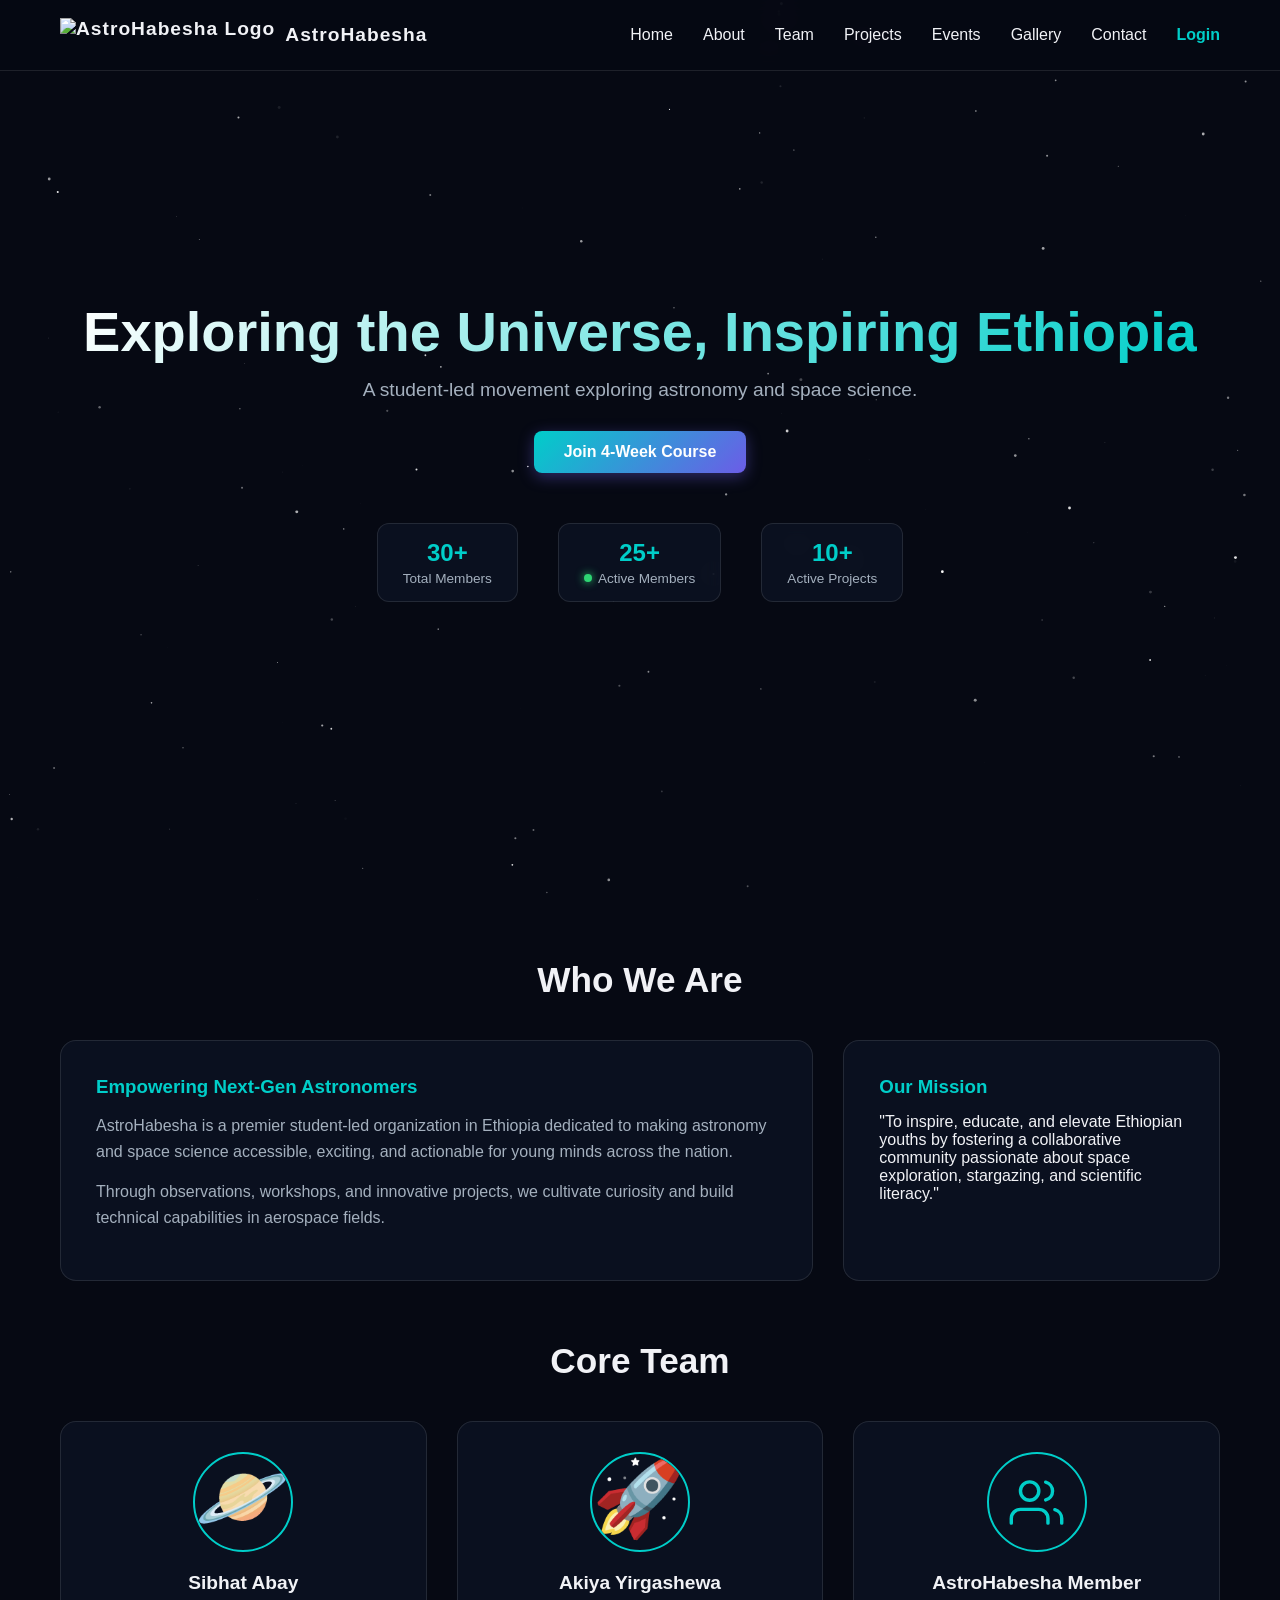
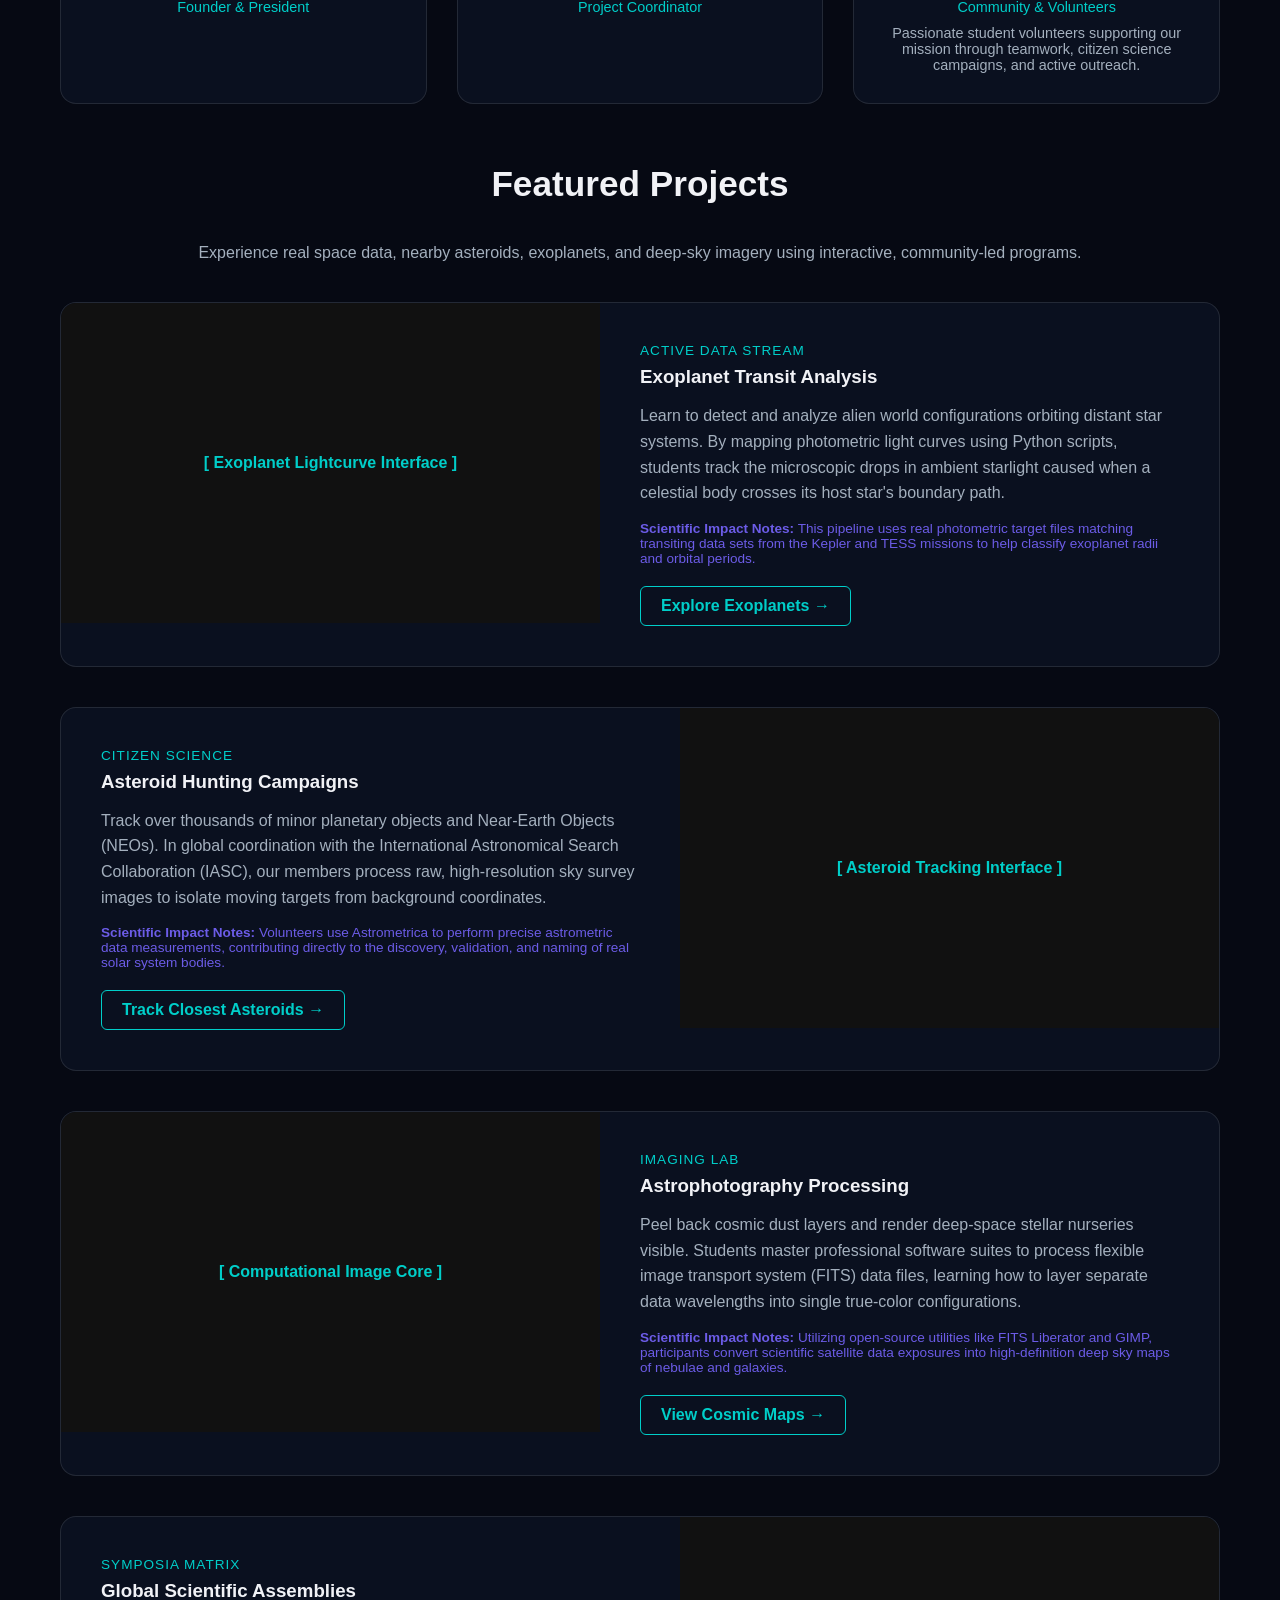
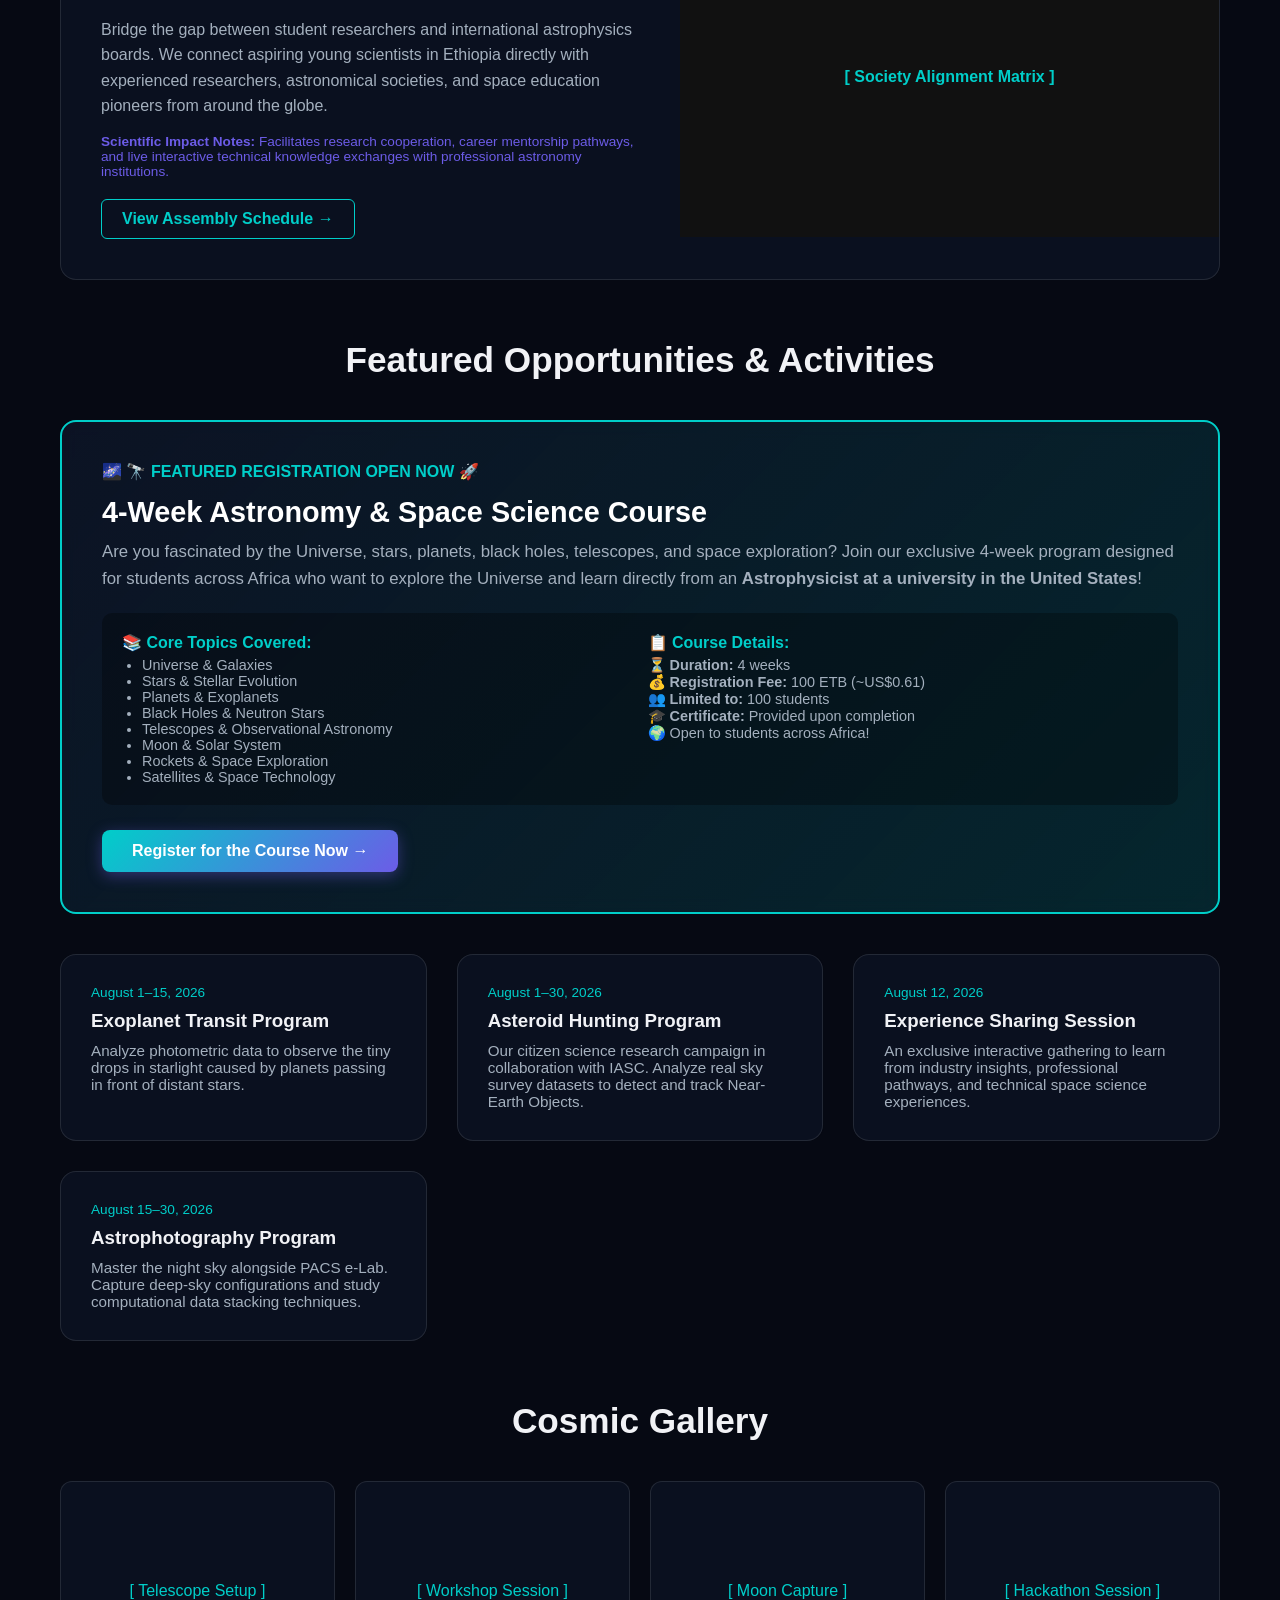
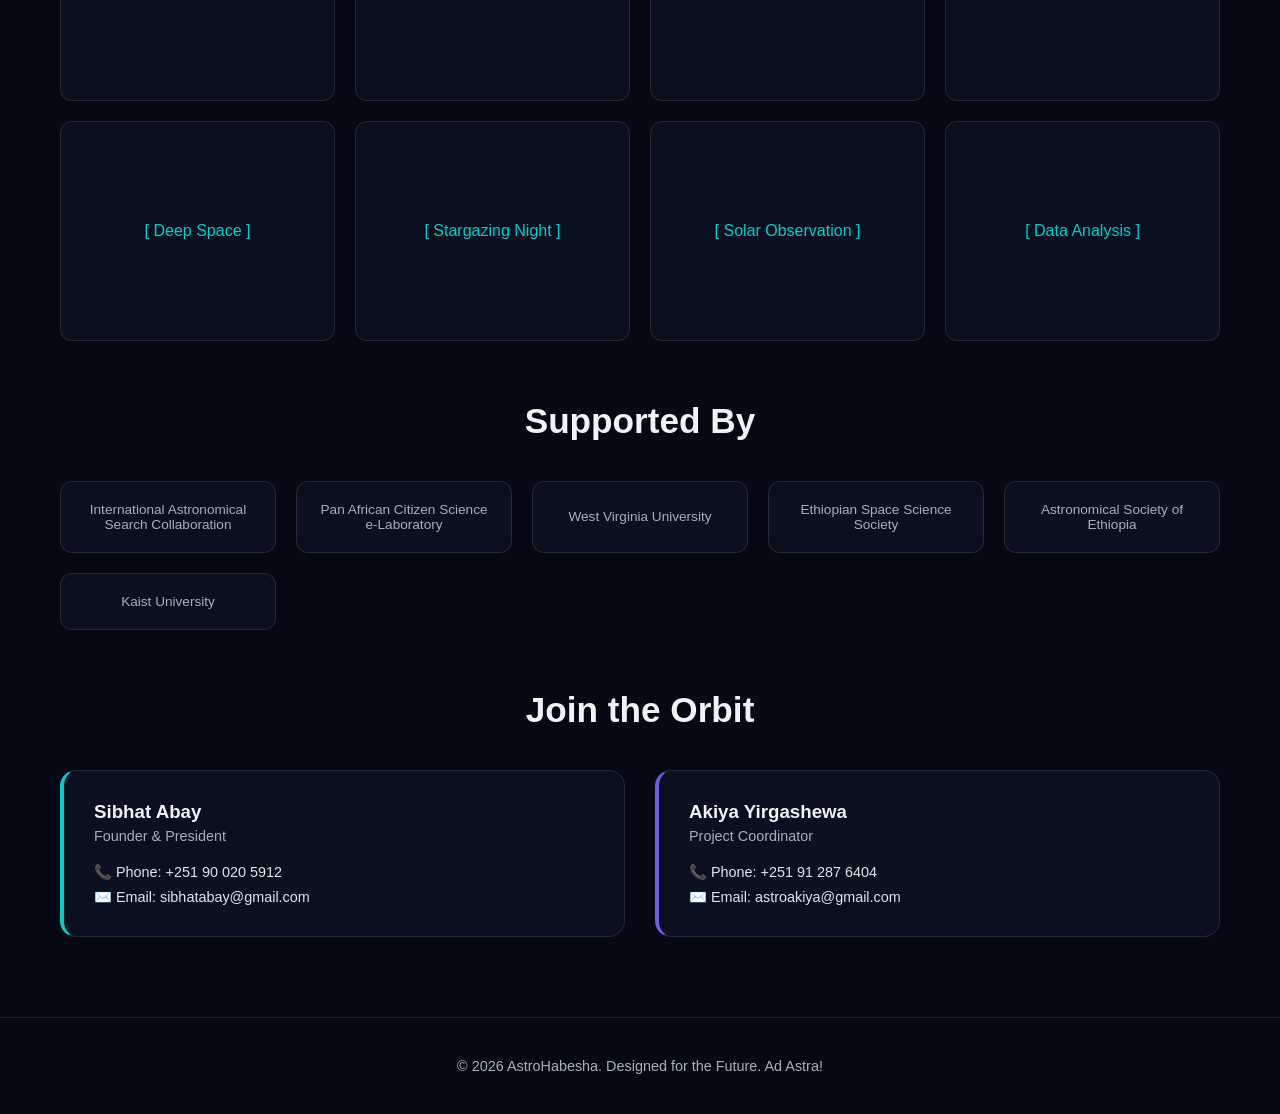
==== index.html @ 09c3ef9f "Add files via upload" ====
<!DOCTYPE html>
<html lang="en">
<head>
    <meta charset="UTF-8">
    <meta name="viewport" content="width=device-width, initial-scale=1.0">
    <title>AstroHabesha | Exploring the Cosmos</title>
    <link rel="stylesheet" href="style.css">
</head>
<body>

    <canvas id="space-canvas"></canvas>

    <header>
        <nav class="navbar">
            <div class="logo">
                <img src="images/astrohabesha logo.jpg" alt="AstroHabesha Logo" class="nav-logo-img">
                <span>AstroHabesha</span>
            </div>
            <div class="menu-toggle" id="mobile-menu">
                <span></span>
                <span></span>
                <span></span>
            </div>
            <ul class="nav-links">
                <li><a href="#home">Home</a></li>
                <li><a href="#about">About</a></li>
                <li><a href="#team">Team</a></li>
                <li><a href="#projects">Projects</a></li>
                <li><a href="#events">Events</a></li>
                <li><a href="#gallery">Gallery</a></li>
                <li><a href="#contact">Contact</a></li>
                <li><a href="login.html" class="login-nav-link" style="color: var(--accent-cyan); font-weight: 600;">Login</a></li>
            </ul>
        </nav>
    </header>

    <section id="home">
        <div class="hero-content">
            <h1>Exploring the Universe, Inspiring Ethiopia</h1>
            <p>A student-led movement exploring astronomy and space science.</p>
            <a href="#events" class="btn">Join 4-Week Course</a>

            <div class="live-stats-bar">
                <div class="stat-item">
                    <div class="stat-number">30+</div>
                    <div class="stat-label">Total Members</div>
                </div>
                <div class="stat-item">
                    <div class="stat-number">25+</div>
                    <div class="stat-label"><span class="live-dot"></span> Active Members</div>
                </div>
                <div class="stat-item">
                    <div class="stat-number">10+</div>
                    <div class="stat-label">Active Projects</div>
                </div>
            </div>
        </div>
    </section>

    <section id="about" class="container">
        <h2 class="section-title">Who We Are</h2>
        <div class="about-grid">
            <div class="about-text">
                <h3>Empowering Next-Gen Astronomers</h3>
                <p>AstroHabesha is a premier student-led organization in Ethiopia dedicated to making astronomy and space science accessible, exciting, and actionable for young minds across the nation.</p>
                <p>Through observations, workshops, and innovative projects, we cultivate curiosity and build technical capabilities in aerospace fields.</p>
            </div>
            <div class="mission-box">
                <h3>Our Mission</h3>
                <p>"To inspire, educate, and elevate Ethiopian youths by fostering a collaborative community passionate about space exploration, stargazing, and scientific literacy."</p>
            </div>
        </div>
    </section>

    <section id="team" class="container">
        <h2 class="section-title">Core Team</h2>
        <div class="team-grid">
            <div class="team-member">
                <div class="member-avatar">
                    <img src="images/sibhat.jpg" alt="Sibhat Abay" onerror="this.src='data:image/svg+xml;utf8,<svg xmlns=\'http://www.w3.org/2000/svg\' viewBox=\'0 0 100 100\'><text y=\'.9em\' font-size=\'80\'>🪐</text></svg>'">
                </div>
                <h4>Sibhat Abay</h4>
                <p class="role">Founder & President</p>
            </div>

            <div class="team-member">
                <div class="member-avatar">
                    <img src="images/akiya.jpg" alt="Akiya Yirgashewa" onerror="this.src='data:image/svg+xml;utf8,<svg xmlns=\'http://www.w3.org/2000/svg\' viewBox=\'0 0 100 100\'><text y=\'.9em\' font-size=\'80\'>🚀</text></svg>'">
                </div>
                <h4>Akiya Yirgashewa</h4>
                <p class="role">Project Coordinator</p>
            </div>

            <div class="team-member">
                <div class="member-avatar" style="display: flex; justify-content: center; align-items: center;">
                    <svg xmlns="http://www.w3.org/2000/svg" viewBox="0 0 24 24" fill="none" stroke="#00cec9" stroke-width="1.5" stroke-linecap="round" stroke-linejoin="round" style="width: 55px; height: 55px;">
                        <path d="M17 21v-2a4 4 0 0 0-4-4H5a4 4 0 0 0-4 4v2"></path>
                        <circle cx="9" cy="7" r="4"></circle>
                        <path d="M23 21v-2a4 4 0 0 0-3-3.87"></path>
                        <path d="M16 3.13a4 4 0 0 1 0 7.75"></path>
                    </svg>
                </div>
                <h4>AstroHabesha Member</h4>
                <p class="role">Community & Volunteers</p>
                <p class="role-description">Passionate student volunteers supporting our mission through teamwork, citizen science campaigns, and active outreach.</p>
            </div>
        </div>
    </section>

    <section id="projects" class="container">
        <h2 class="section-title">Featured Projects</h2>
        <p class="section-subtitle-nasa">Experience real space data, nearby asteroids, exoplanets, and deep-sky imagery using interactive, community-led programs.</p>
        
        <div class="nasa-apps-container">
            <div class="nasa-app-row">
                <div class="nasa-app-media">
                    <img src="images/exoplanet.jpg" alt="Exoplanet Transit Data App" class="nasa-app-img" onerror="this.parentElement.innerHTML='<div class=\'nasa-img-fallback\'>[ Exoplanet Lightcurve Interface ]</div>'">
                </div>
                <div class="nasa-app-info">
                    <div class="nasa-tag">Active Data Stream</div>
                    <h3>Exoplanet Transit Analysis</h3>
                    <p class="nasa-description">
                        Learn to detect and analyze alien world configurations orbiting distant star systems. By mapping photometric light curves using Python scripts, students track the microscopic drops in ambient starlight caused when a celestial body crosses its host star's boundary path.
                    </p>
                    <div class="nasa-tech-notes">
                        <strong>Scientific Impact Notes:</strong> This pipeline uses real photometric target files matching transiting data sets from the Kepler and TESS missions to help classify exoplanet radii and orbital periods.
                    </div>
                    <a href="#events" class="nasa-app-btn">Explore Exoplanets →</a>
                </div>
            </div>

            <div class="nasa-app-row reverse">
                <div class="nasa-app-media">
                    <img src="images/asteroid.jpg" alt="Asteroid Hunting Map App" class="nasa-app-img" onerror="this.parentElement.innerHTML='<div class=\'nasa-img-fallback\'>[ Asteroid Tracking Interface ]</div>'">
                </div>
                <div class="nasa-app-info">
                    <div class="nasa-tag">Citizen Science</div>
                    <h3>Asteroid Hunting Campaigns</h3>
                    <p class="nasa-description">
                        Track over thousands of minor planetary objects and Near-Earth Objects (NEOs). In global coordination with the International Astronomical Search Collaboration (IASC), our members process raw, high-resolution sky survey images to isolate moving targets from background coordinates.
                    </p>
                    <div class="nasa-tech-notes">
                        <strong>Scientific Impact Notes:</strong> Volunteers use Astrometrica to perform precise astrometric data measurements, contributing directly to the discovery, validation, and naming of real solar system bodies.
                    </div>
                    <a href="#events" class="nasa-app-btn">Track Closest Asteroids →</a>
                </div>
            </div>

            <div class="nasa-app-row">
                <div class="nasa-app-media">
                    <img src="images/astrophotography.jpg" alt="Deep Space Nebula Stacking App" class="nasa-app-img" onerror="this.parentElement.innerHTML='<div class=\'nasa-img-fallback\'>[ Computational Image Core ]</div>'">
                </div>
                <div class="nasa-app-info">
                    <div class="nasa-tag">Imaging Lab</div>
                    <h3>Astrophotography Processing</h3>
                    <p class="nasa-description">
                        Peel back cosmic dust layers and render deep-space stellar nurseries visible. Students master professional software suites to process flexible image transport system (FITS) data files, learning how to layer separate data wavelengths into single true-color configurations.
                    </p>
                    <div class="nasa-tech-notes">
                        <strong>Scientific Impact Notes:</strong> Utilizing open-source utilities like FITS Liberator and GIMP, participants convert scientific satellite data exposures into high-definition deep sky maps of nebulae and galaxies.
                    </div>
                    <a href="#events" class="nasa-app-btn">View Cosmic Maps →</a>
                </div>
            </div>

            <div class="nasa-app-row reverse">
                <div class="nasa-app-media">
                    <img src="images/symposium.jpg" alt="Scientific Societies Symposia" class="nasa-app-img" onerror="this.parentElement.innerHTML='<div class=\'nasa-img-fallback\'>[ Society Alignment Matrix ]</div>'">
                </div>
                <div class="nasa-app-info">
                    <div class="nasa-tag">Symposia Matrix</div>
                    <h3>Global Scientific Assemblies</h3>
                    <p class="nasa-description">
                        Bridge the gap between student researchers and international astrophysics boards. We connect aspiring young scientists in Ethiopia directly with experienced researchers, astronomical societies, and space education pioneers from around the globe.
                    </p>
                    <div class="nasa-tech-notes">
                        <strong>Scientific Impact Notes:</strong> Facilitates research cooperation, career mentorship pathways, and live interactive technical knowledge exchanges with professional astronomy institutions.
                    </div>
                    <a href="#events" class="nasa-app-btn">View Assembly Schedule →</a>
                </div>
            </div>
        </div>
    </section>

    <section id="events" class="container">
        <h2 class="section-title">Featured Opportunities & Activities</h2>
        
        <div class="card featured-course-card" style="border: 2px solid var(--accent-cyan); background: linear-gradient(135deg, rgba(13,20,38,0.9), rgba(0,206,201,0.15)); margin-bottom: 40px; padding: 40px; border-radius: 16px;">
            <div class="card-content">
                <span class="event-date" style="font-size: 1rem; font-weight: bold; color: var(--accent-cyan);">🌌 🔭 FEATURED REGISTRATION OPEN NOW 🚀</span>
                <h3 style="font-size: 1.8rem; margin: 15px 0 10px 0; color: #fff;">4-Week Astronomy & Space Science Course</h3>
                <p style="font-size: 1.05rem; margin-bottom: 20px; line-height: 1.6;">
                    Are you fascinated by the Universe, stars, planets, black holes, telescopes, and space exploration? Join our exclusive 4-week program designed for students across Africa who want to explore the Universe and learn directly from an <strong>Astrophysicist at a university in the United States</strong>!
                </p>
                
                <div style="display: grid; grid-template-columns: repeat(auto-fit, minmax(240px, 1fr)); gap: 15px; margin-bottom: 25px; background: rgba(0,0,0,0.3); padding: 20px; border-radius: 10px;">
                    <div>
                        <strong style="color: var(--accent-cyan);">📚 Core Topics Covered:</strong>
                        <ul style="margin-left: 20px; color: #a4b0be; font-size: 0.9rem; margin-top: 5px;">
                            <li>Universe & Galaxies</li>
                            <li>Stars & Stellar Evolution</li>
                            <li>Planets & Exoplanets</li>
                            <li>Black Holes & Neutron Stars</li>
                            <li>Telescopes & Observational Astronomy</li>
                            <li>Moon & Solar System</li>
                            <li>Rockets & Space Exploration</li>
                            <li>Satellites & Space Technology</li>
                        </ul>
                    </div>
                    <div>
                        <strong style="color: var(--accent-cyan);">📋 Course Details:</strong>
                        <p style="color: #a4b0be; font-size: 0.9rem; margin-top: 5px;">
                            ⏳ <strong>Duration:</strong> 4 weeks<br>
                            💰 <strong>Registration Fee:</strong> 100 ETB (~US$0.61)<br>
                            👥 <strong>Limited to:</strong> 100 students<br>
                            🎓 <strong>Certificate:</strong> Provided upon completion<br>
                            🌍 Open to students across Africa!
                        </p>
                    </div>
                </div>

                <a href="https://docs.google.com/forms/d/e/1FAIpQLSc5lGMH7SA3BMBpd53NgsJL-ny9VMovS8IzG9c3yQxuOVAh7A/viewform?usp=publish-editor" target="_blank" class="btn" style="background: linear-gradient(135deg, var(--accent-cyan), var(--accent-purple));">Register for the Course Now →</a>
            </div>
        </div>

        <div class="activities-grid">
            <div class="card">
                <div class="card-content">
                    <span class="event-date">August 1–15, 2026</span>
                    <h3>Exoplanet Transit Program</h3>
                    <p>Analyze photometric data to observe the tiny drops in starlight caused by planets passing in front of distant stars.</p>
                </div>
            </div>
            <div class="card">
                <div class="card-content">
                    <span class="event-date">August 1–30, 2026</span>
                    <h3>Asteroid Hunting Program</h3>
                    <p>Our citizen science research campaign in collaboration with IASC. Analyze real sky survey datasets to detect and track Near-Earth Objects.</p>
                </div>
            </div>
            <div class="card">
                <div class="card-content">
                    <span class="event-date">August 12, 2026</span>
                    <h3>Experience Sharing Session</h3>
                    <p>An exclusive interactive gathering to learn from industry insights, professional pathways, and technical space science experiences.</p>
                </div>
            </div>
            <div class="card">
                <div class="card-content">
                    <span class="event-date">August 15–30, 2026</span>
                    <h3>Astrophotography Program</h3>
                    <p>Master the night sky alongside PACS e-Lab. Capture deep-sky configurations and study computational data stacking techniques.</p>
                </div>
            </div>
        </div>
    </section>

    <section id="gallery" class="container">
        <h2 class="section-title">Cosmic Gallery</h2>
        <div class="gallery-grid">
            <div class="gallery-item-wrapper">
                <img src="images/gallery1.jpg" alt="Telescope Observation Setup" class="gallery-img-fluid" onerror="this.parentElement.innerHTML='<div class=\'gallery-fallback\'>[ Telescope Setup ]</div>'">
            </div>
            <div class="gallery-item-wrapper">
                <img src="images/gallery2.jpg" alt="AstroHabesha Workshop" class="gallery-img-fluid" onerror="this.parentElement.innerHTML='<div class=\'gallery-fallback\'>[ Workshop Session ]</div>'">
            </div>
            <div class="gallery-item-wrapper">
                <img src="images/gallery3.jpg" alt="Moon Astrophotography Capture" class="gallery-img-fluid" onerror="this.parentElement.innerHTML='<div class=\'gallery-fallback\'>[ Moon Capture ]</div>'">
            </div>
            <div class="gallery-item-wrapper">
                <img src="images/gallery4.jpg" alt="Team Cosmic Hackathon" class="gallery-img-fluid" onerror="this.parentElement.innerHTML='<div class=\'gallery-fallback\'>[ Hackathon Session ]</div>'">
            </div>
            <div class="gallery-item-wrapper">
                <img src="images/gallery5.jpg" alt="Deep Space Nebula" class="gallery-img-fluid" onerror="this.parentElement.innerHTML='<div class=\'gallery-fallback\'>[ Deep Space ]</div>'">
            </div>
            <div class="gallery-item-wrapper">
                <img src="images/gallery6.jpg" alt="Stargazing Community Night" class="gallery-img-fluid" onerror="this.parentElement.innerHTML='<div class=\'gallery-fallback\'>[ Stargazing Night ]</div>'">
            </div>
            <div class="gallery-item-wrapper">
                <img src="images/gallery7.jpg" alt="Solar Telescope View" class="gallery-img-fluid" onerror="this.parentElement.innerHTML='<div class=\'gallery-fallback\'>[ Solar Observation ]</div>'">
            </div>
            <div class="gallery-item-wrapper">
                <img src="images/gallery8.jpg" alt="Data Analysis Interface" class="gallery-img-fluid" onerror="this.parentElement.innerHTML='<div class=\'gallery-fallback\'>[ Data Analysis ]</div>'">
            </div>
        </div>
    </section>

    <section id="partners" class="container">
        <h2 class="section-title">Supported By</h2>
        <div class="partners-logos-grid">
            <div class="partner-card">
                <img src="images/iasc_logo.png" alt="IASC Logo" class="partner-logo-img" onerror="this.style.display='none'">
                <div class="partner-logo-text">International Astronomical Search Collaboration</div>
            </div>
            <div class="partner-card">
                <img src="images/pacs_logo.png" alt="PACS e-Lab Logo" class="partner-logo-img" onerror="this.style.display='none'">
                <div class="partner-logo-text">Pan African Citizen Science e-Laboratory</div>
            </div>
            <div class="partner-card">
                <img src="images/wvu_logo.png" alt="WVU Logo" class="partner-logo-img" onerror="this.style.display='none'">
                <div class="partner-logo-text">West Virginia University</div>
            </div>
            <div class="partner-card">
                <img src="images/esss_logo.png" alt="ESSS Logo" class="partner-logo-img" onerror="this.style.display='none'">
                <div class="partner-logo-text">Ethiopian Space Science Society</div>
            </div>
            <div class="partner-card">
                <img src="images/ase_logo.png" alt="ASE Logo" class="partner-logo-img" onerror="this.style.display='none'">
                <div class="partner-logo-text">Astronomical Society of Ethiopia</div>
            </div>
            <div class="partner-card">
                <img src="images/kaist_logo.png" alt="KAIST Logo" class="partner-logo-img" onerror="this.style.display='none'">
                <div class="partner-logo-text">Kaist University</div>
            </div>
        </div>
    </section>

    <section id="contact" class="container">
        <h2 class="section-title">Join the Orbit</h2>
        <div class="contact-wrapper">
            <div class="contact-info-grid">
                <div class="contact-card sibhat-border">
                    <h3>Sibhat Abay</h3>
                    <p>Founder & President</p>
                    <div class="contact-detail">📞 Phone: +251 90 020 5912</div>
                    <div class="contact-detail">✉️ Email: sibhatabay@gmail.com</div>
                </div>
                <div class="contact-card akiya-border">
                    <h3>Akiya Yirgashewa</h3>
                    <p>Project Coordinator</p>
                    <div class="contact-detail">📞 Phone: +251 91 287 6404</div>
                    <div class="contact-detail">✉️ Email: astroakiya@gmail.com</div>
                </div>
            </div>
        </div>
    </section>

    <footer>
        <p>&copy; 2026 AstroHabesha. Designed for the Future. Ad Astra!</p>
    </footer>

    <script src="script.js"></script>
</body>
</html>
---- style.css ----
:root {
    --bg-deep: #060913;
    --text-color: #f1f2f6;
    --accent-cyan: #00cec9;
    --accent-purple: #6c5ce7;
    --card-bg: rgba(13, 20, 38, 0.7);
    --border-color: rgba(255, 255, 255, 0.1);
}

* {
    margin: 0;
    padding: 0;
    box-sizing: border-box;
    font-family: 'Segoe UI', Tahoma, Geneva, Verdana, sans-serif;
}

body {
    background-color: var(--bg-deep);
    color: var(--text-color);
    overflow-x: hidden;
}

#space-canvas {
    position: fixed;
    top: 0;
    left: 0;
    width: 100vw;
    height: 100vh;
    z-index: -1;
}

.container {
    max-width: 1200px;
    margin: 0 auto;
    padding: 0 20px;
}

/* Navbar */
header {
    position: fixed;
    top: 0;
    left: 0;
    width: 100%;
    background: rgba(6, 9, 19, 0.85);
    backdrop-filter: blur(10px);
    z-index: 1000;
    border-bottom: 1px solid var(--border-color);
}

.navbar {
    display: flex;
    justify-content: space-between;
    align-items: center;
    height: 70px;
    max-width: 1200px;
    margin: 0 auto;
    padding: 0 20px;
}

.logo {
    display: flex;
    align-items: center;
    gap: 10px;
    font-weight: bold;
    font-size: 1.2rem;
    letter-spacing: 1px;
}

.nav-logo-img {
    height: 35px;
    width: auto;
}

.nav-links {
    display: flex;
    list-style: none;
    gap: 30px;
    align-items: center;
}

.nav-links a {
    text-decoration: none;
    color: var(--text-color);
    font-weight: 500;
    transition: color 0.3s;
}

.nav-links a:hover {
    color: var(--accent-cyan);
}

.menu-toggle {
    display: none;
    flex-direction: column;
    gap: 6px;
    cursor: pointer;
}

.menu-toggle span {
    width: 25px;
    height: 3px;
    background: var(--text-color);
    border-radius: 2px;
}

/* Hero Section */
#home {
    height: 100vh;
    display: flex;
    align-items: center;
    justify-content: center;
    text-align: center;
    padding: 0 20px;
    position: relative;
}

.hero-content h1 {
    font-size: 3.5rem;
    margin-bottom: 15px;
    background: linear-gradient(135deg, #fff, var(--accent-cyan));
    -webkit-background-clip: text;
    background-clip: text;
    color: transparent;
    -webkit-text-fill-color: transparent;
}

.hero-content p {
    font-size: 1.2rem;
    color: #a4b0be;
    margin-bottom: 30px;
}

.btn {
    display: inline-block;
    padding: 12px 30px;
    background: linear-gradient(135deg, var(--accent-cyan), var(--accent-purple));
    color: #fff;
    text-decoration: none;
    font-weight: 600;
    border-radius: 8px;
    box-shadow: 0 4px 15px rgba(108, 92, 231, 0.4);
    transition: transform 0.2s;
}

.btn:hover {
    transform: translateY(-2px);
}

/* Live Stats Bar */
.live-stats-bar {
    display: flex;
    justify-content: center;
    gap: 40px;
    margin-top: 50px;
}

.stat-item {
    background: var(--card-bg);
    border: 1px solid var(--border-color);
    padding: 15px 25px;
    border-radius: 12px;
    backdrop-filter: blur(8px);
}

.stat-number {
    font-size: 1.5rem;
    font-weight: bold;
    color: var(--accent-cyan);
}

.stat-label {
    font-size: 0.85rem;
    color: #a4b0be;
    display: flex;
    align-items: center;
    gap: 6px;
    justify-content: center;
    margin-top: 4px;
}

.live-dot {
    width: 8px;
    height: 8px;
    background-color: #2ed573;
    border-radius: 50%;
    display: inline-block;
    box-shadow: 0 0 8px #2ed573;
}

/* Sections */
.container {
    padding-top: 60px;
}

.section-title {
    font-size: 2.2rem;
    margin-bottom: 40px;
    text-align: center;
}

.about-grid {
    display: grid;
    grid-template-columns: 2fr 1fr;
    gap: 30px;
}

.about-text, .mission-box {
    background: var(--card-bg);
    border: 1px solid var(--border-color);
    padding: 35px;
    border-radius: 16px;
    backdrop-filter: blur(10px);
}

.about-text h3, .mission-box h3 {
    margin-bottom: 15px;
    color: var(--accent-cyan);
}

.about-text p {
    color: #a4b0be;
    line-height: 1.6;
    margin-bottom: 15px;
}

/* Team Grid */
.team-grid {
    display: grid;
    grid-template-columns: repeat(auto-fit, minmax(280px, 1fr));
    gap: 30px;
}

.team-member {
    background: var(--card-bg);
    border: 1px solid var(--border-color);
    padding: 30px;
    border-radius: 16px;
    text-align: center;
    backdrop-filter: blur(10px);
}

.member-avatar {
    width: 100px;
    height: 100px;
    margin: 0 auto 20px auto;
    border-radius: 50%;
    overflow: hidden;
    border: 2px solid var(--accent-cyan);
}

.member-avatar img {
    width: 100%;
    height: 100%;
    object-fit: cover;
}

.team-member h4 {
    font-size: 1.2rem;
    margin-bottom: 5px;
}

.role {
    color: var(--accent-cyan);
    font-size: 0.9rem;
    display: block;
    margin-bottom: 10px;
}

.role-description {
    color: #a4b0be;
    font-size: 0.9rem;
}

/* Projects Section (Controlled Image Sizing) */
.section-subtitle-nasa {
    text-align: center;
    color: #a4b0be;
    margin-bottom: 40px;
}

.nasa-apps-container {
    display: flex;
    flex-direction: column;
    gap: 40px;
}

.nasa-app-row {
    display: flex;
    background: var(--card-bg);
    border: 1px solid var(--border-color);
    border-radius: 16px;
    overflow: hidden;
    backdrop-filter: blur(10px);
}

.nasa-app-row.reverse {
    flex-direction: row-reverse;
}

.nasa-app-media {
    flex: 1;
    height: 320px;
    background: #000;
    overflow: hidden;
}

.nasa-app-img {
    width: 100%;
    height: 100%;
    object-fit: cover;
    display: block;
}

.nasa-img-fallback {
    width: 100%;
    height: 100%;
    display: flex;
    align-items: center;
    justify-content: center;
    background: #111;
    color: var(--accent-cyan);
    font-weight: 600;
}

.nasa-app-info {
    flex: 1;
    padding: 40px;
    display: flex;
    flex-direction: column;
    justify-content: center;
}

.nasa-tag {
    color: var(--accent-cyan);
    font-size: 0.85rem;
    text-transform: uppercase;
    letter-spacing: 1px;
    margin-bottom: 8px;
}

.nasa-description {
    color: #a4b0be;
    margin: 15px 0;
    line-height: 1.6;
}

.nasa-tech-notes {
    font-size: 0.85rem;
    color: #6c5ce7;
    margin-bottom: 20px;
}

.nasa-app-btn {
    align-self: flex-start;
    padding: 10px 20px;
    background: transparent;
    border: 1px solid var(--accent-cyan);
    color: var(--accent-cyan);
    text-decoration: none;
    border-radius: 6px;
    font-weight: 600;
    transition: all 0.3s;
}

.nasa-app-btn:hover {
    background: var(--accent-cyan);
    color: #000;
}

/* Activities Grid */
.activities-grid {
    display: grid;
    grid-template-columns: repeat(auto-fit, minmax(300px, 1fr));
    gap: 30px;
}

.card {
    background: var(--card-bg);
    border: 1px solid var(--border-color);
    padding: 30px;
    border-radius: 16px;
    backdrop-filter: blur(10px);
}

.event-date {
    font-size: 0.85rem;
    color: var(--accent-cyan);
    display: block;
    margin-bottom: 10px;
}

.card h3 {
    margin-bottom: 10px;
}

.card p {
    color: #a4b0be;
    font-size: 0.95rem;
}

/* Gallery (Controlled Uniform Height) */
.gallery-grid {
    display: grid;
    grid-template-columns: repeat(auto-fit, minmax(250px, 1fr));
    gap: 20px;
}

.gallery-item-wrapper {
    height: 220px;
    background: var(--card-bg);
    border: 1px solid var(--border-color);
    border-radius: 12px;
    overflow: hidden;
}

.gallery-img-fluid {
    width: 100%;
    height: 100%;
    object-fit: cover;
    display: block;
}

.gallery-fallback {
    width: 100%;
    height: 100%;
    display: flex;
    align-items: center;
    justify-content: center;
    color: var(--accent-cyan);
    font-weight: 500;
}

/* Partners Logos Grid */
.partners-logos-grid {
    display: grid;
    grid-template-columns: repeat(auto-fit, minmax(180px, 1fr));
    gap: 20px;
}

.partner-card {
    background: var(--card-bg);
    border: 1px solid var(--border-color);
    padding: 20px;
    border-radius: 12px;
    text-align: center;
    backdrop-filter: blur(10px);
    display: flex;
    flex-direction: column;
    align-items: center;
    justify-content: center;
}

.partner-logo-img {
    max-height: 50px;
    width: auto;
    object-fit: contain;
    margin-bottom: 10px;
}

.partner-logo-text {
    font-size: 0.85rem;
    color: #a4b0be;
}

/* Contact */
.contact-info-grid {
    display: grid;
    grid-template-columns: repeat(auto-fit, minmax(300px, 1fr));
    gap: 30px;
}

.contact-card {
    background: var(--card-bg);
    border: 1px solid var(--border-color);
    padding: 30px;
    border-radius: 16px;
    backdrop-filter: blur(10px);
}

.sibhat-border { border-left: 4px solid var(--accent-cyan); }
.akiya-border { border-left: 4px solid var(--accent-purple); }

.contact-card h3 { margin-bottom: 5px; }
.contact-card > p { color: #a4b0be; margin-bottom: 20px; font-size: 0.9rem; }
.contact-detail { font-size: 0.9rem; margin-top: 8px; color: #dfe6e9; }

/* Footer */
footer {
    text-align: center;
    padding: 40px 0;
    border-top: 1px solid var(--border-color);
    color: #a4b0be;
    font-size: 0.9rem;
    margin-top: 80px;
}

/* Responsive Menu */
@media(max-width: 768px) {
    .nav-links {
        display: none;
        flex-direction: column;
        position: absolute;
        top: 70px;
        left: 0;
        width: 100%;
        background: rgba(6, 9, 19, 0.95);
        padding: 20px;
        text-align: center;
        border-bottom: 1px solid var(--border-color);
    }
    .nav-links.active { display: flex; }
    .menu-toggle { display: flex; }
    .hero-content h1 { font-size: 2.3rem; }
    .about-grid, .nasa-app-row, .nasa-app-row.reverse { flex-direction: column; grid-template-columns: 1fr; }
    .nasa-app-media { height: 220px; }
}
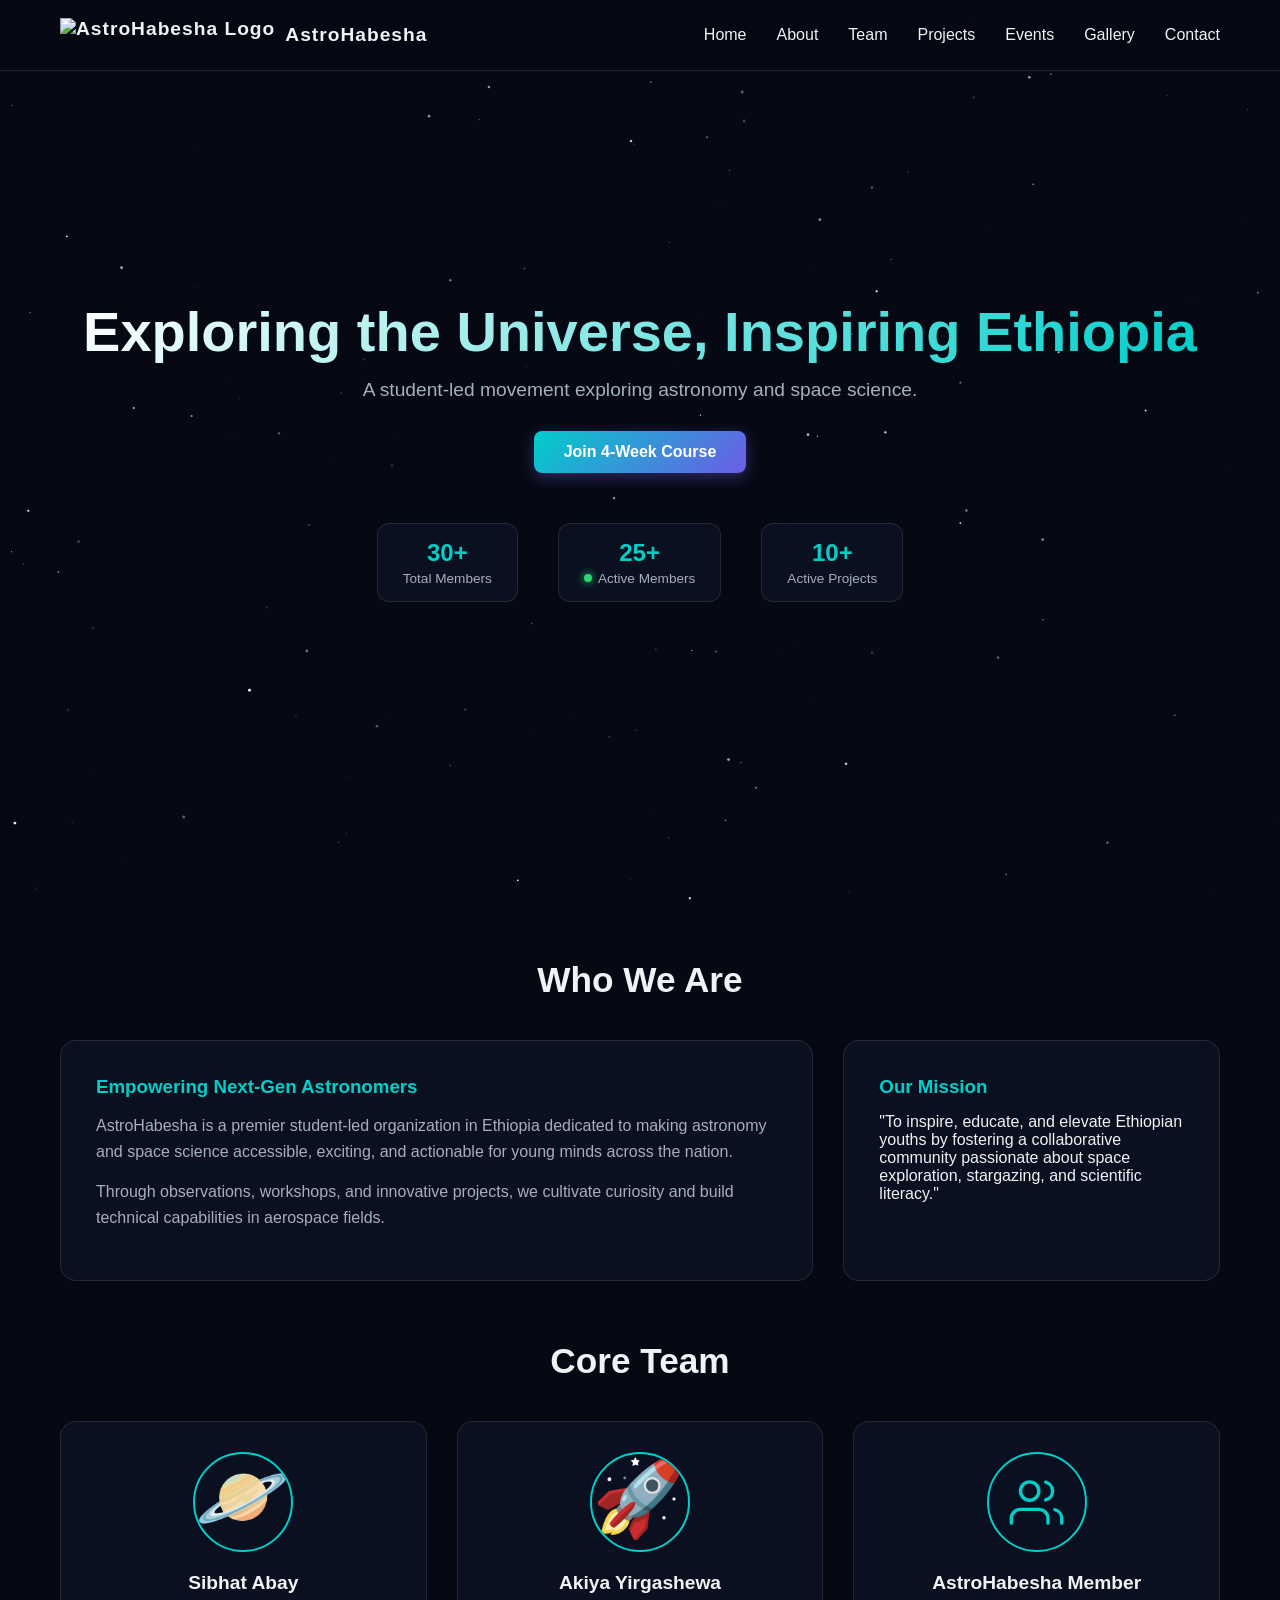
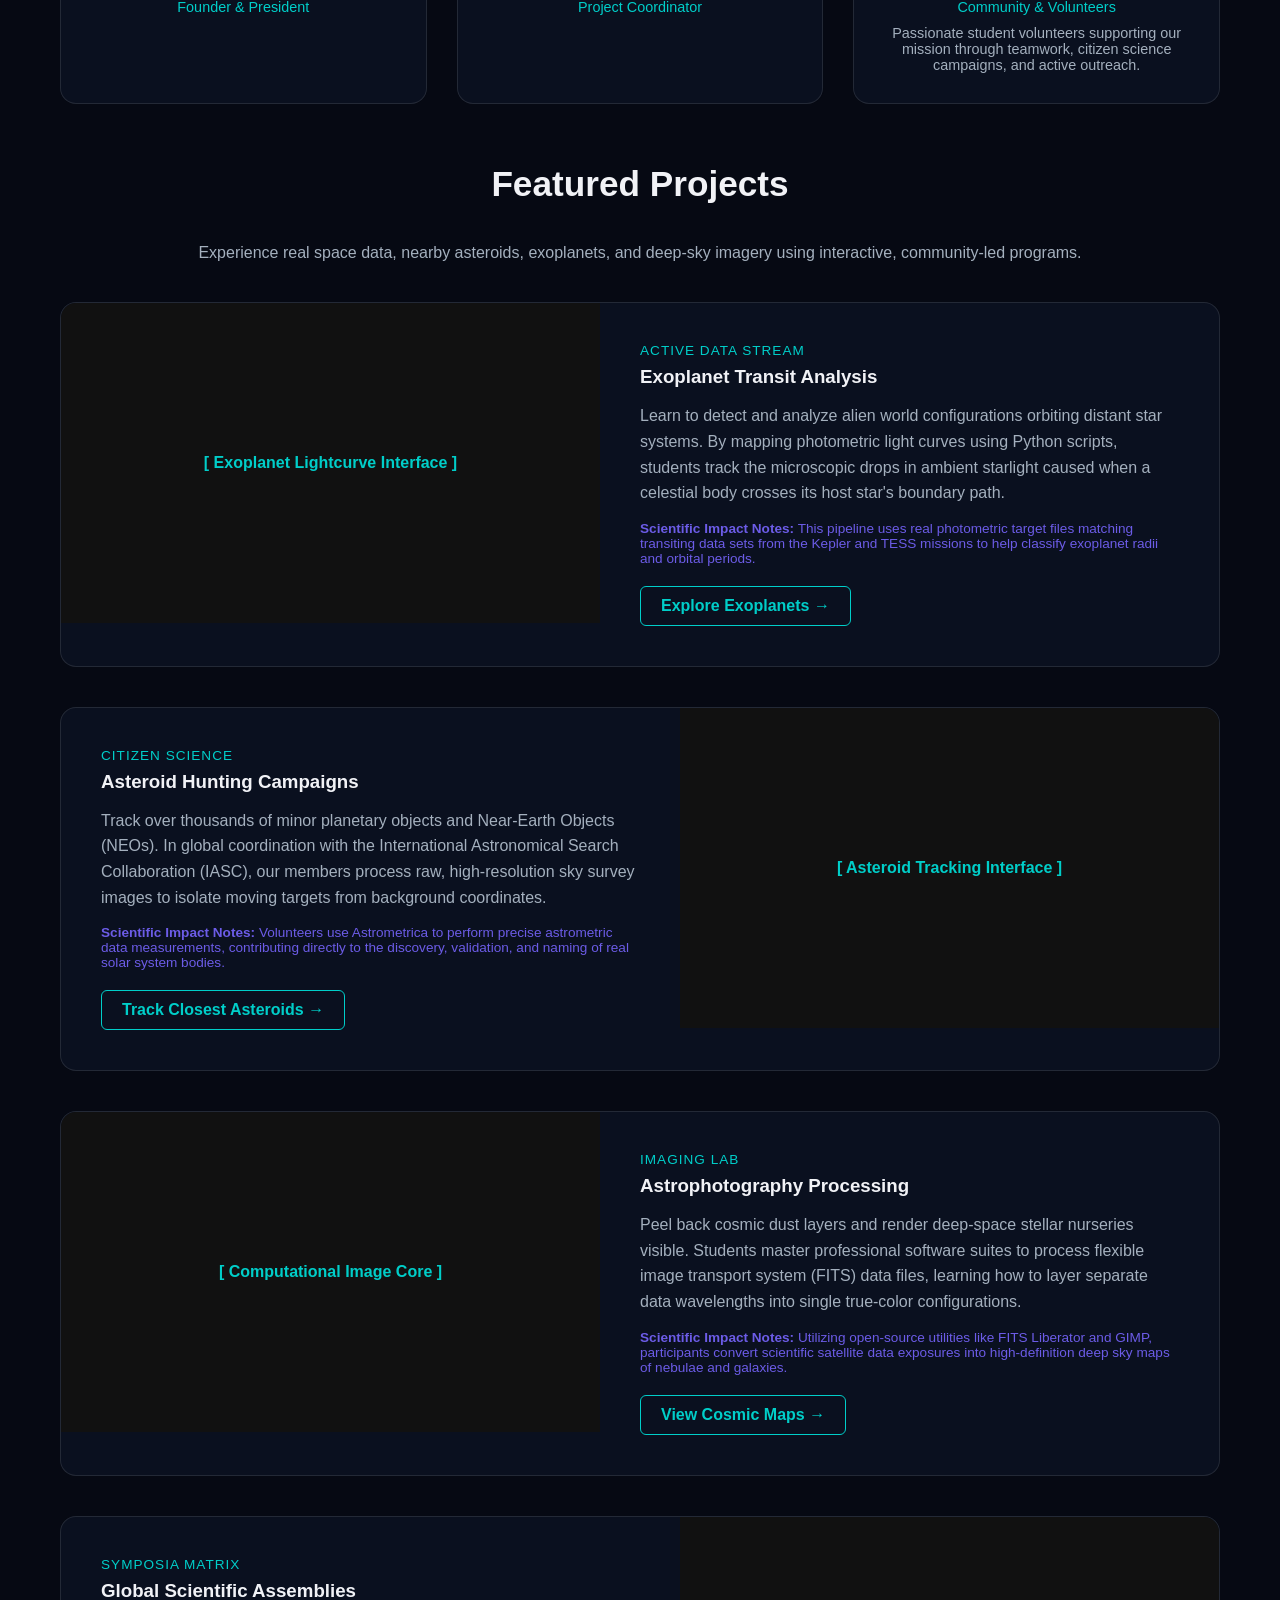
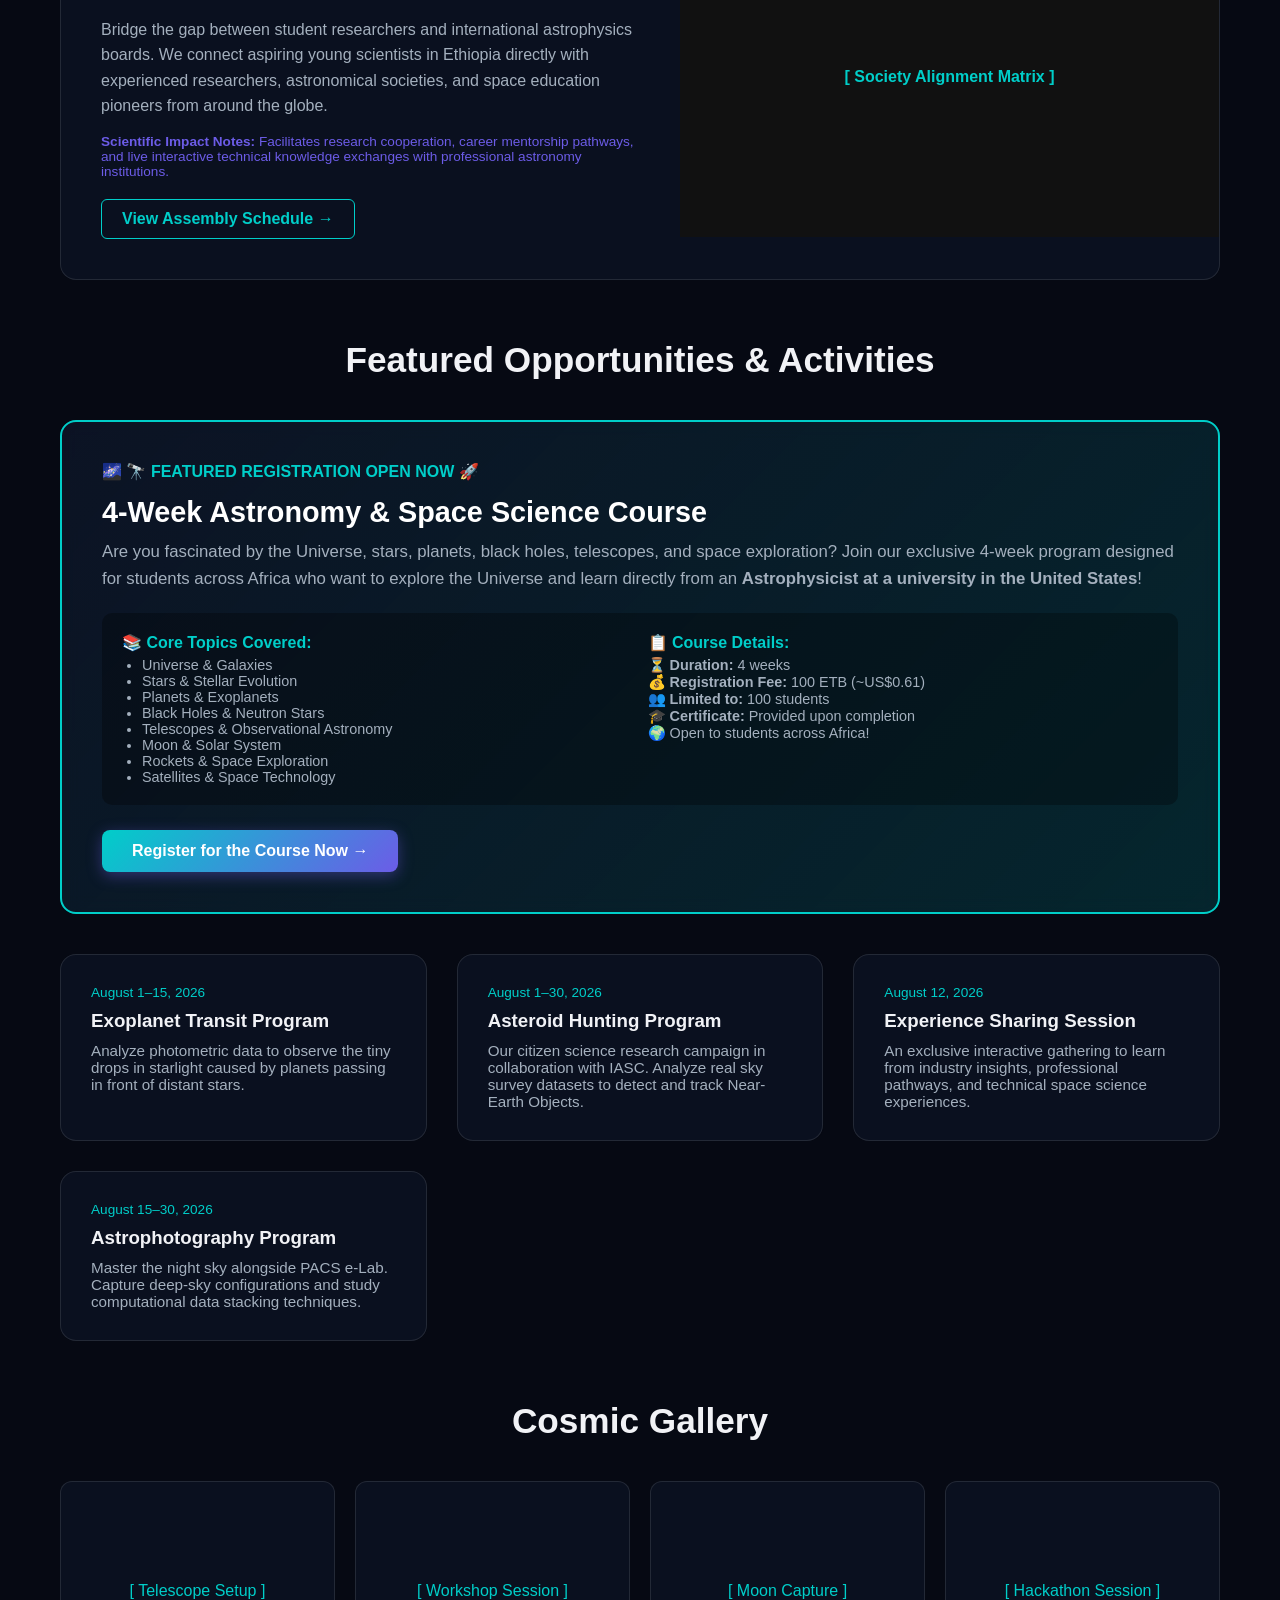
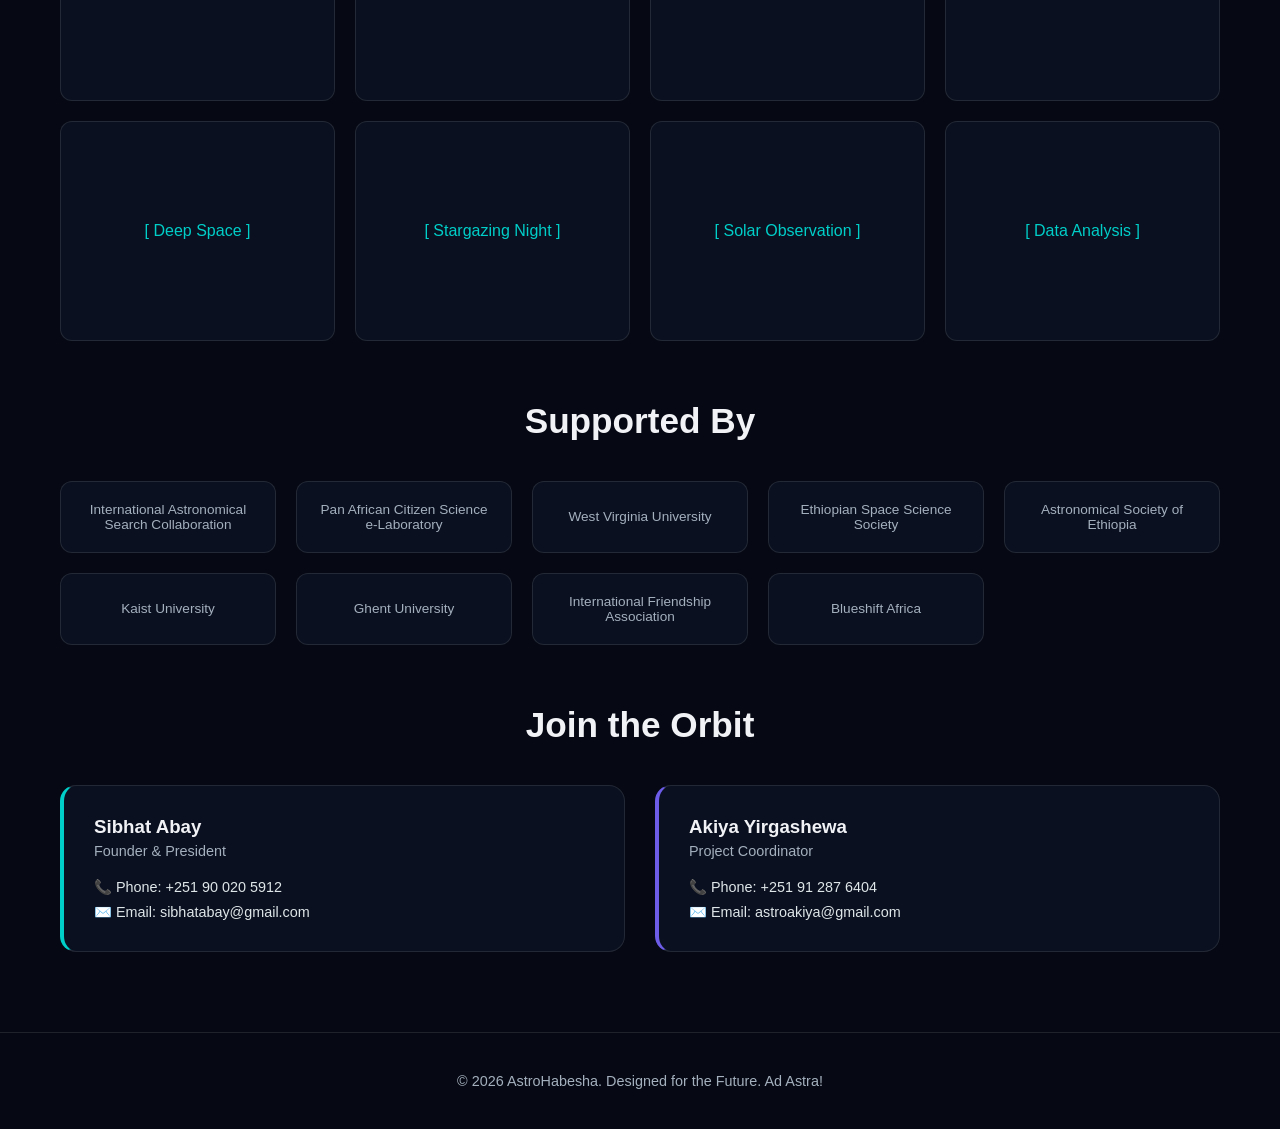
==== commit a05d7229: "Update index.html" ====
--- a/index.html
+++ b/index.html
@@ -29,7 +29,6 @@
                 <li><a href="#events">Events</a></li>
                 <li><a href="#gallery">Gallery</a></li>
                 <li><a href="#contact">Contact</a></li>
-                <li><a href="login.html" class="login-nav-link" style="color: var(--accent-cyan); font-weight: 600;">Login</a></li>
             </ul>
         </nav>
     </header>
@@ -312,6 +311,18 @@
                 <img src="images/kaist_logo.png" alt="KAIST Logo" class="partner-logo-img" onerror="this.style.display='none'">
                 <div class="partner-logo-text">Kaist University</div>
             </div>
+            <div class="partner-card">
+                <img src="images/ghent_logo.png" alt="Ghent University Logo" class="partner-logo-img" onerror="this.style.display='none'">
+                <div class="partner-logo-text">Ghent University</div>
+            </div>
+            <div class="partner-card">
+                <img src="images/ifa_logo.png" alt="International Friendship Association Logo" class="partner-logo-img" onerror="this.style.display='none'">
+                <div class="partner-logo-text">International Friendship Association</div>
+            </div>
+            <div class="partner-card">
+                <img src="images/blueshift_logo.png" alt="Blueshift Africa Logo" class="partner-logo-img" onerror="this.style.display='none'">
+                <div class="partner-logo-text">Blueshift Africa</div>
+            </div>
         </div>
     </section>
 
@@ -341,4 +352,4 @@
 
     <script src="script.js"></script>
 </body>
-</html>+</html>
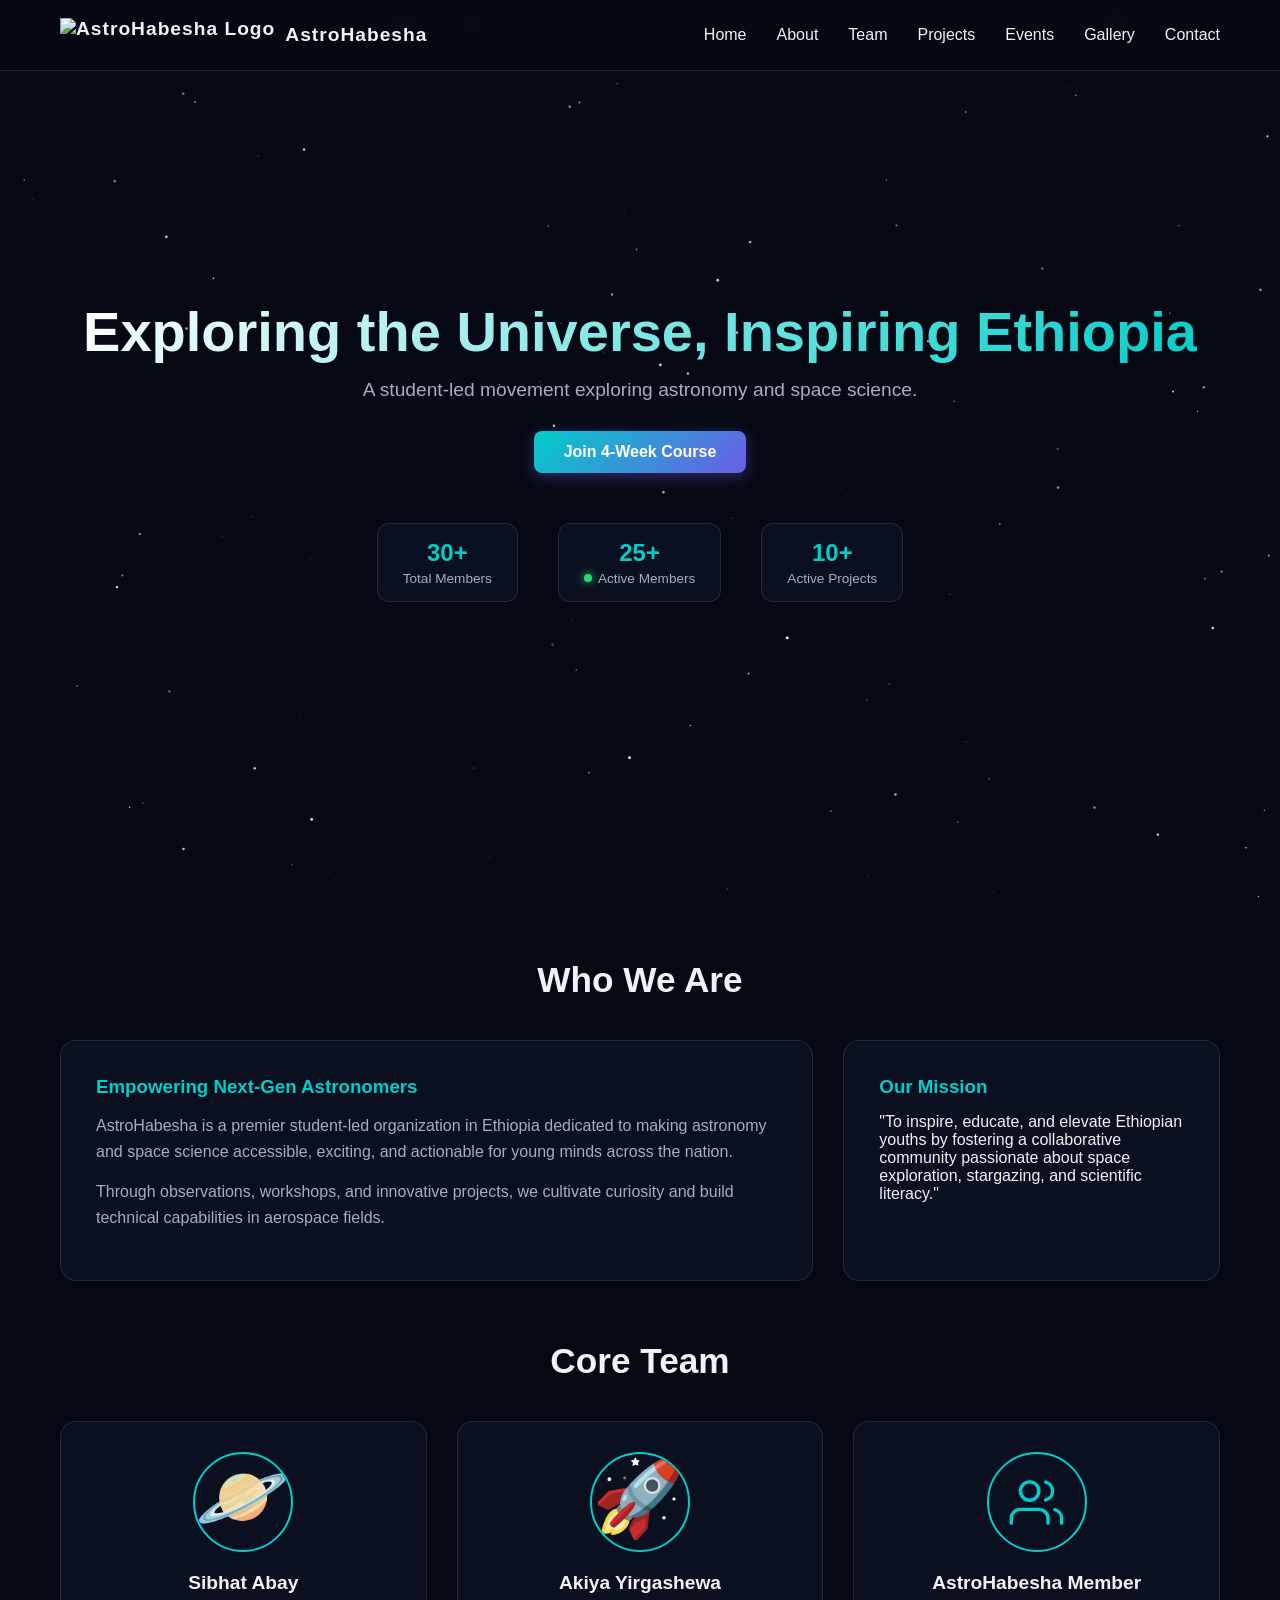
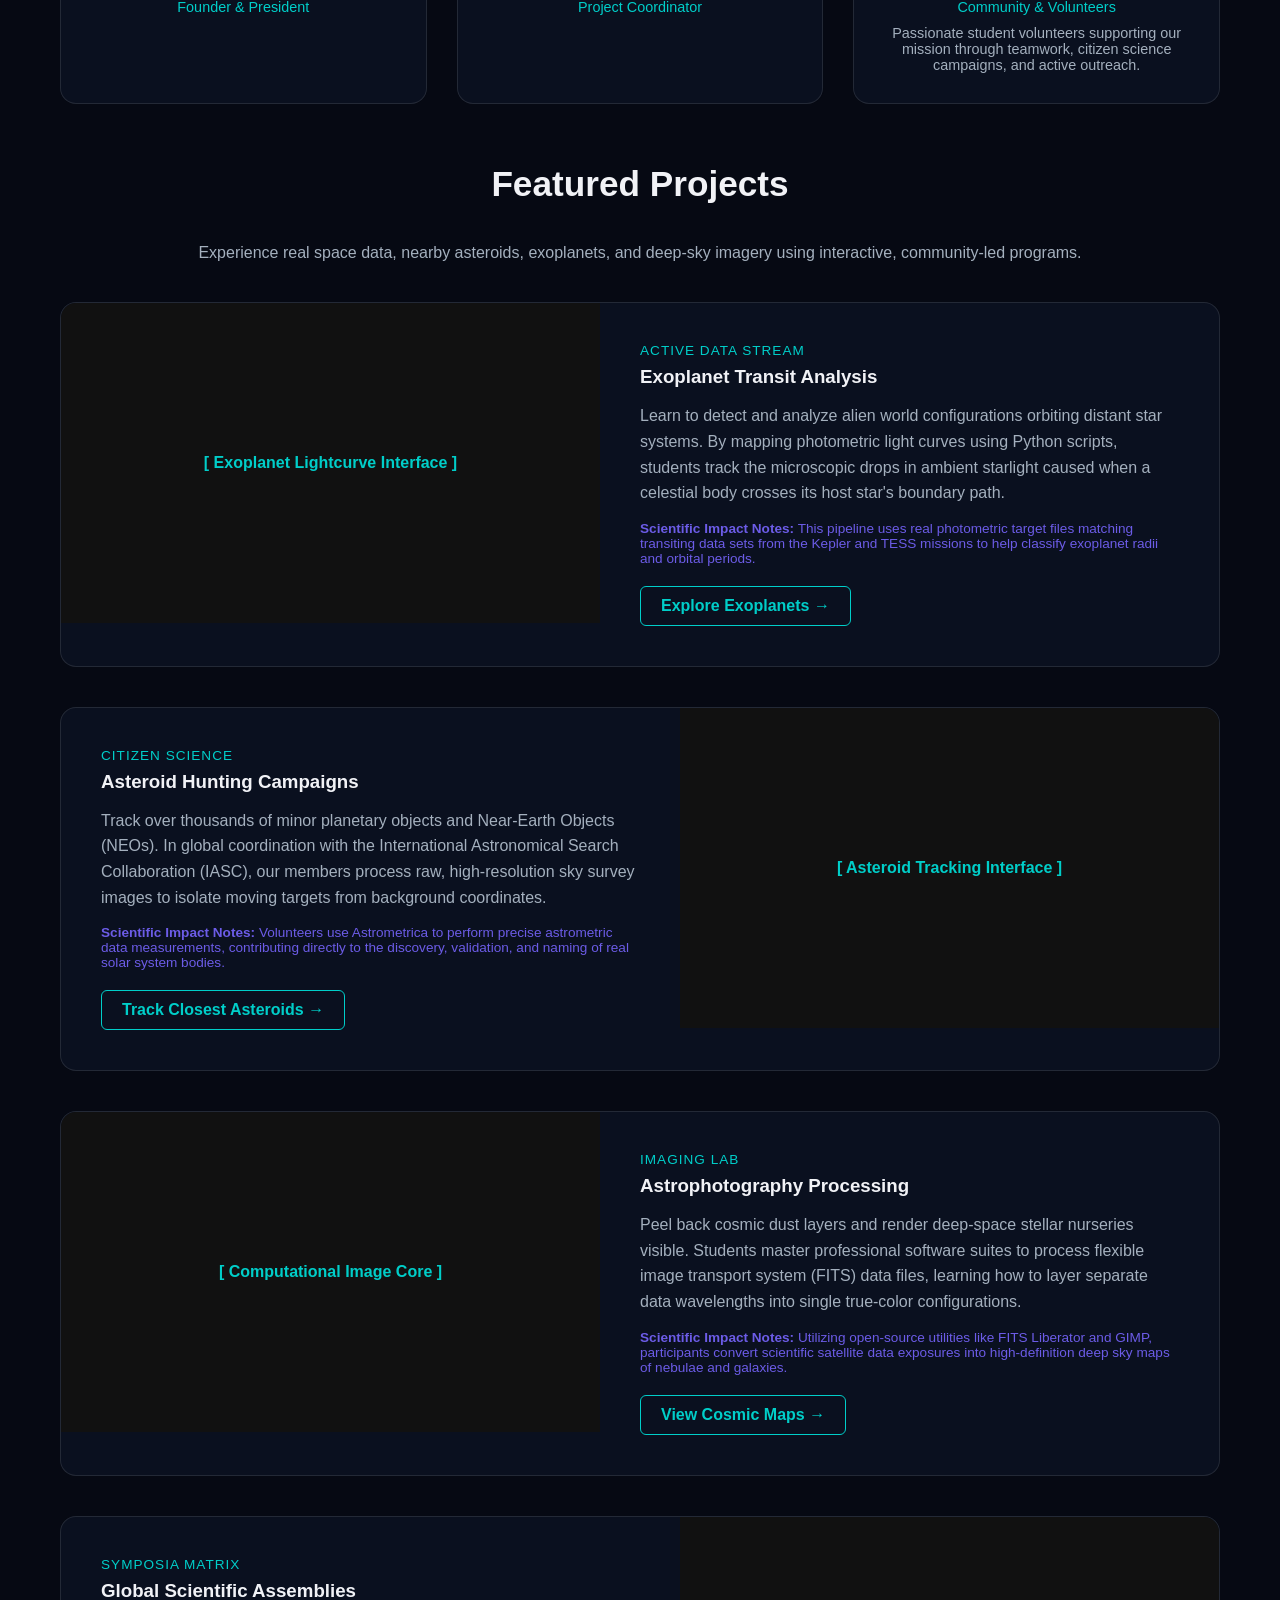
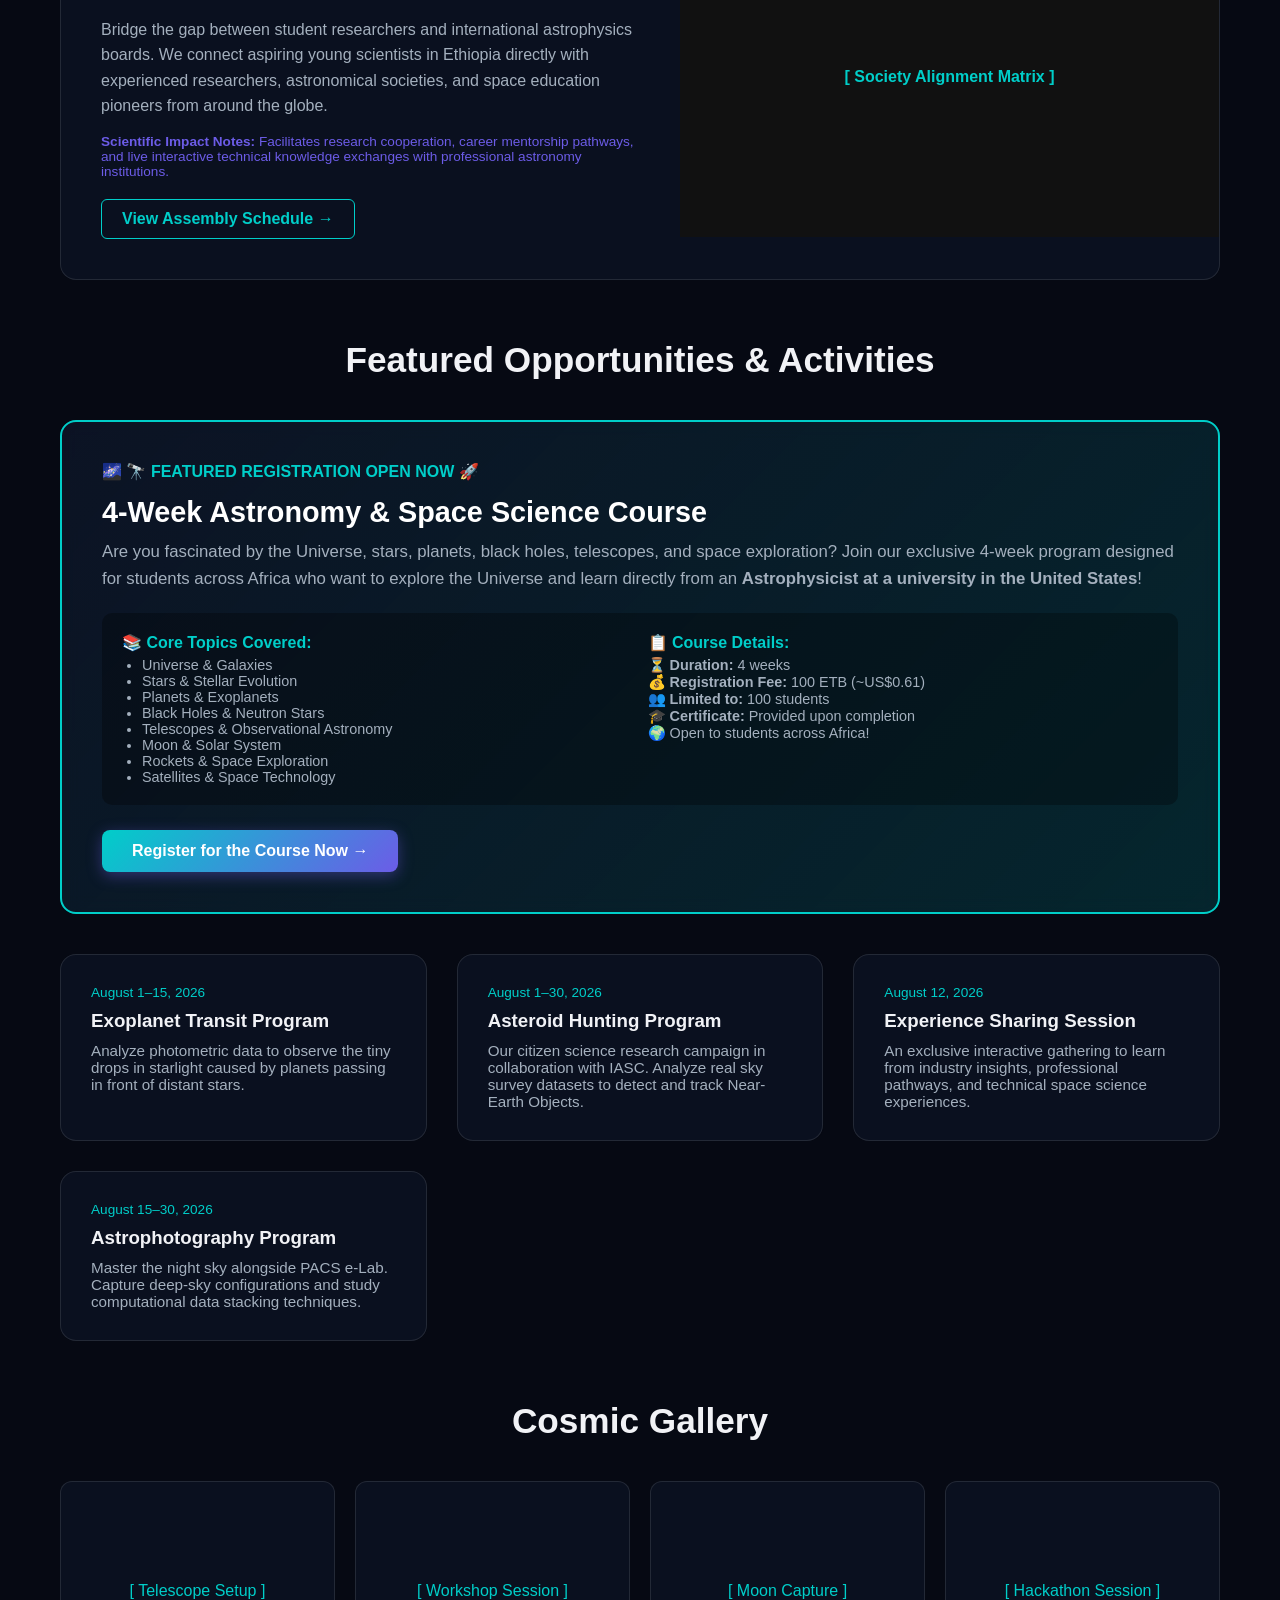
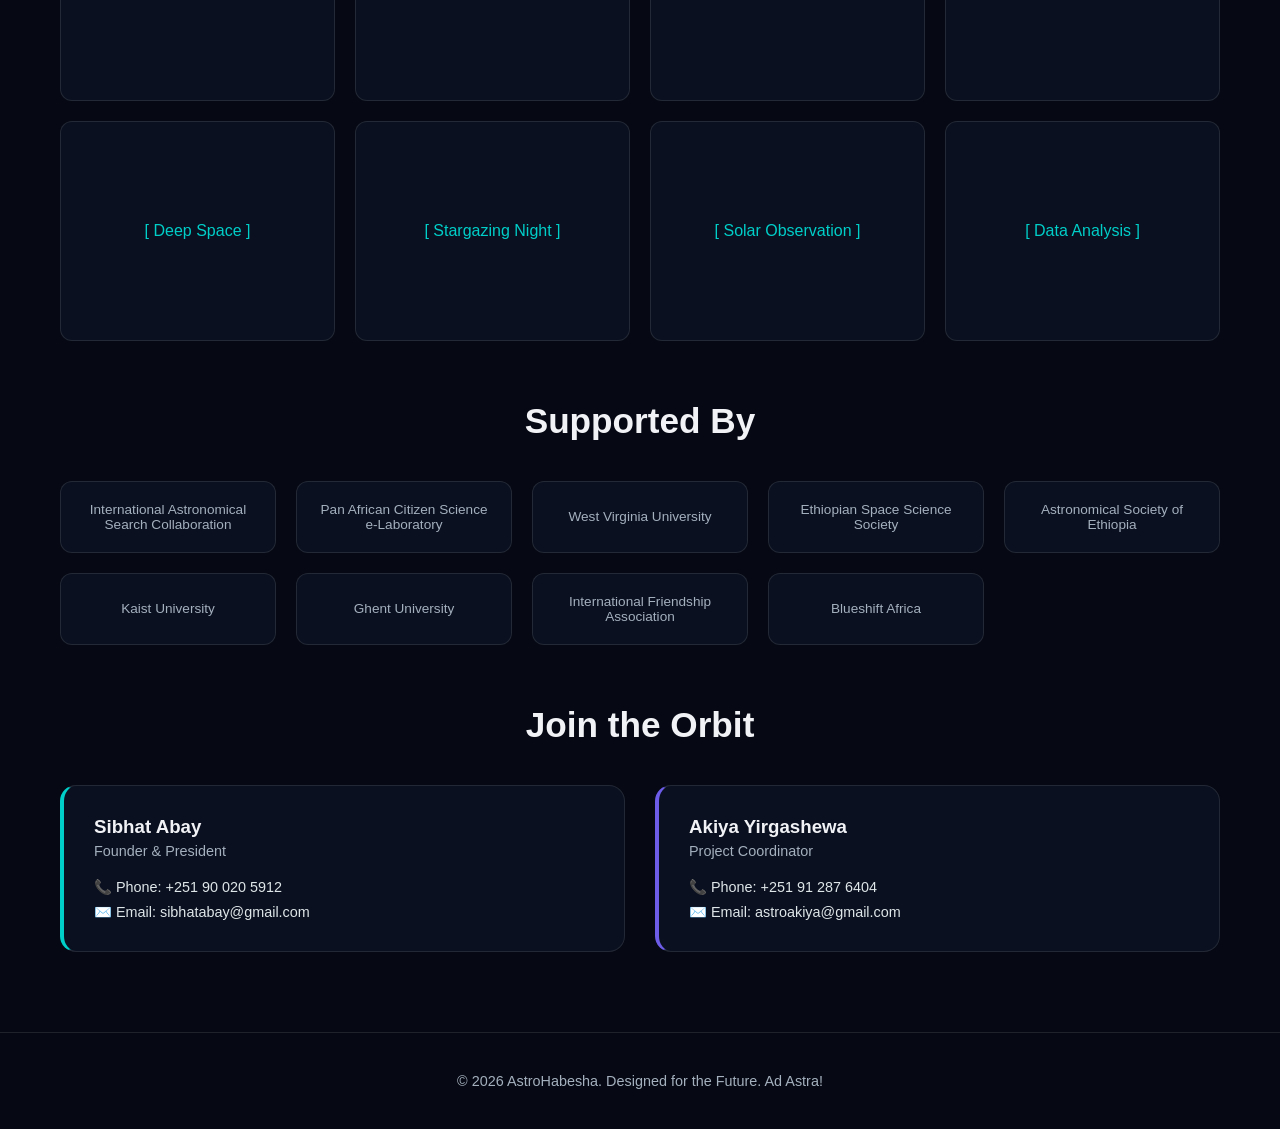
==== commit 7522a80d: "Update fmt.Println message from 'Hello' to 'Goodbye'" ====
--- a/index.html
+++ b/index.html
@@ -312,15 +312,15 @@
                 <div class="partner-logo-text">Kaist University</div>
             </div>
             <div class="partner-card">
-                <img src="images/ghent_logo.png" alt="Ghent University Logo" class="partner-logo-img" onerror="this.style.display='none'">
+                <img src="images/gallery10.jpg" alt="Ghent University Logo" class="partner-logo-img" onerror="this.style.display='none'">
                 <div class="partner-logo-text">Ghent University</div>
             </div>
             <div class="partner-card">
-                <img src="images/ifa_logo.png" alt="International Friendship Association Logo" class="partner-logo-img" onerror="this.style.display='none'">
+                <img src="images/gallery11.jpg" alt="International Friendship Association Logo" class="partner-logo-img" onerror="this.style.display='none'">
                 <div class="partner-logo-text">International Friendship Association</div>
             </div>
             <div class="partner-card">
-                <img src="images/blueshift_logo.png" alt="Blueshift Africa Logo" class="partner-logo-img" onerror="this.style.display='none'">
+                <img src="images/gallery9.jpg" alt="Blueshift Africa Logo" class="partner-logo-img" onerror="this.style.display='none'">
                 <div class="partner-logo-text">Blueshift Africa</div>
             </div>
         </div>
